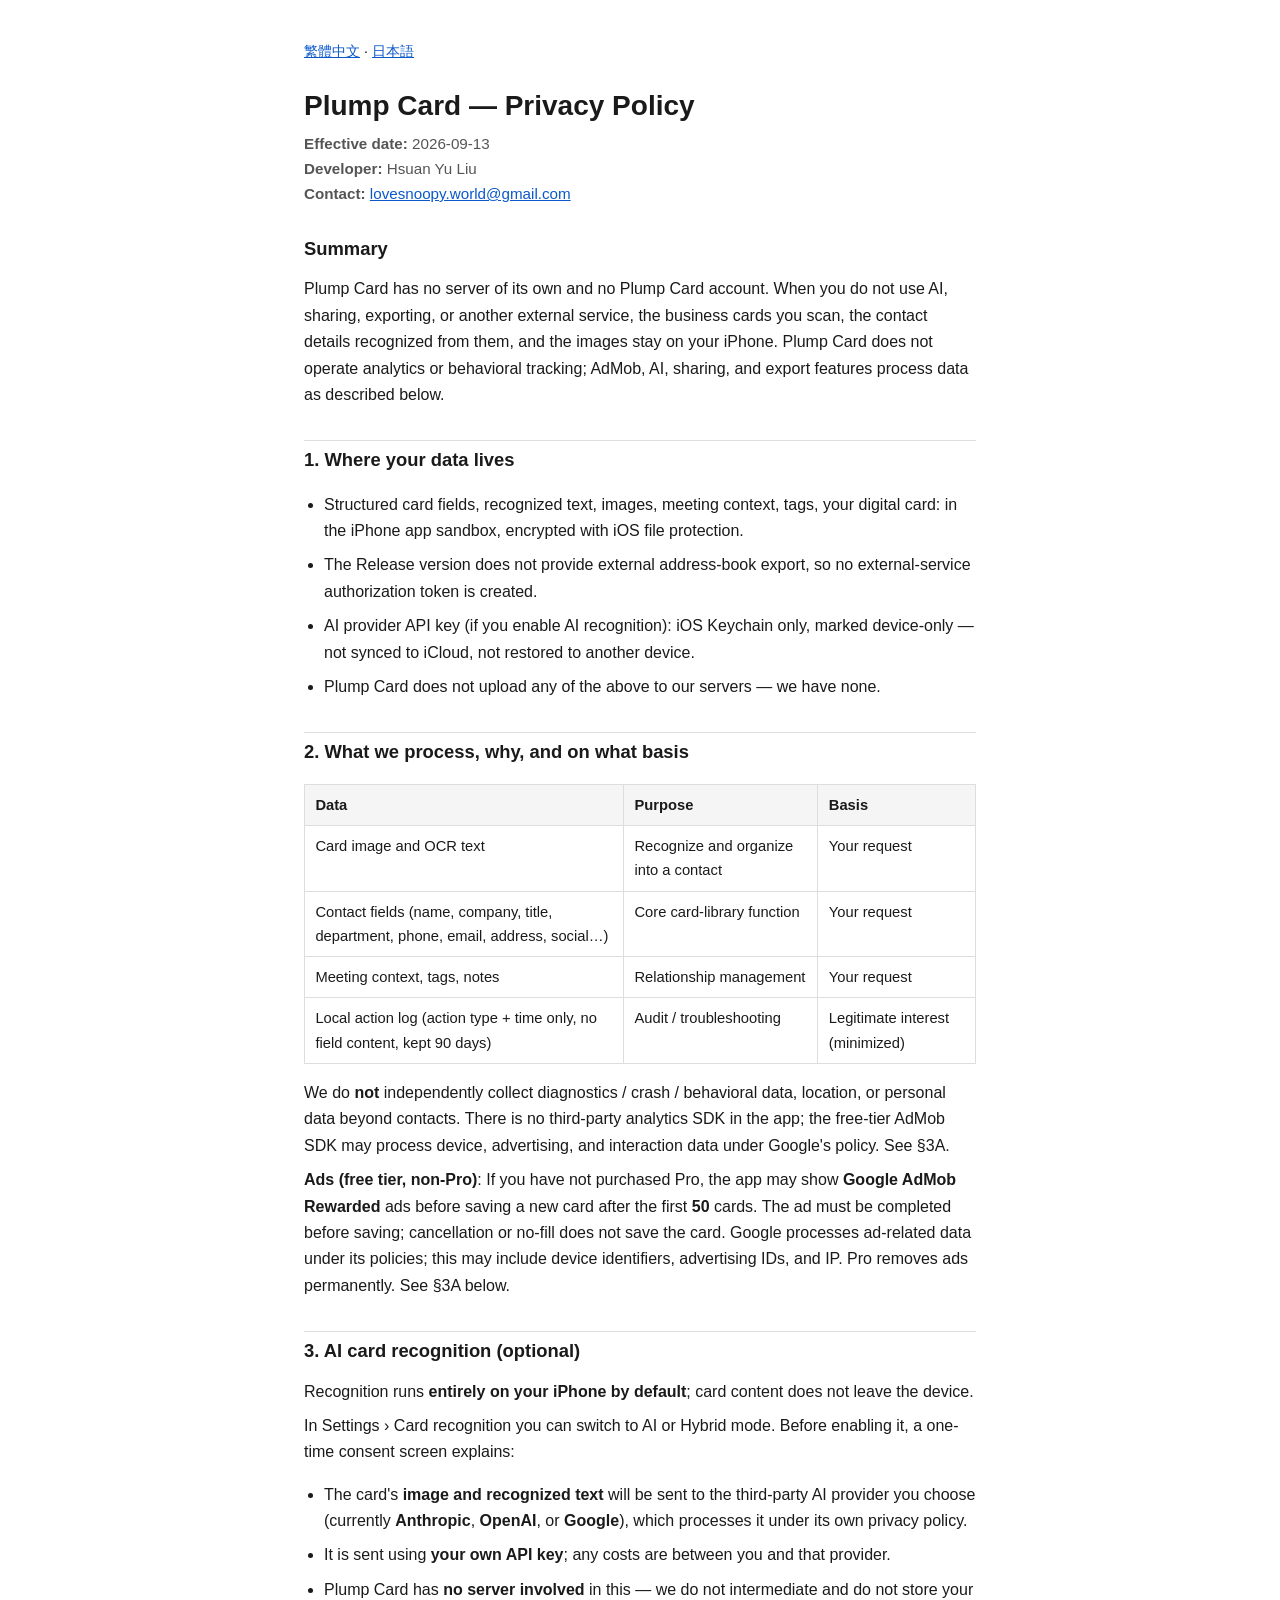
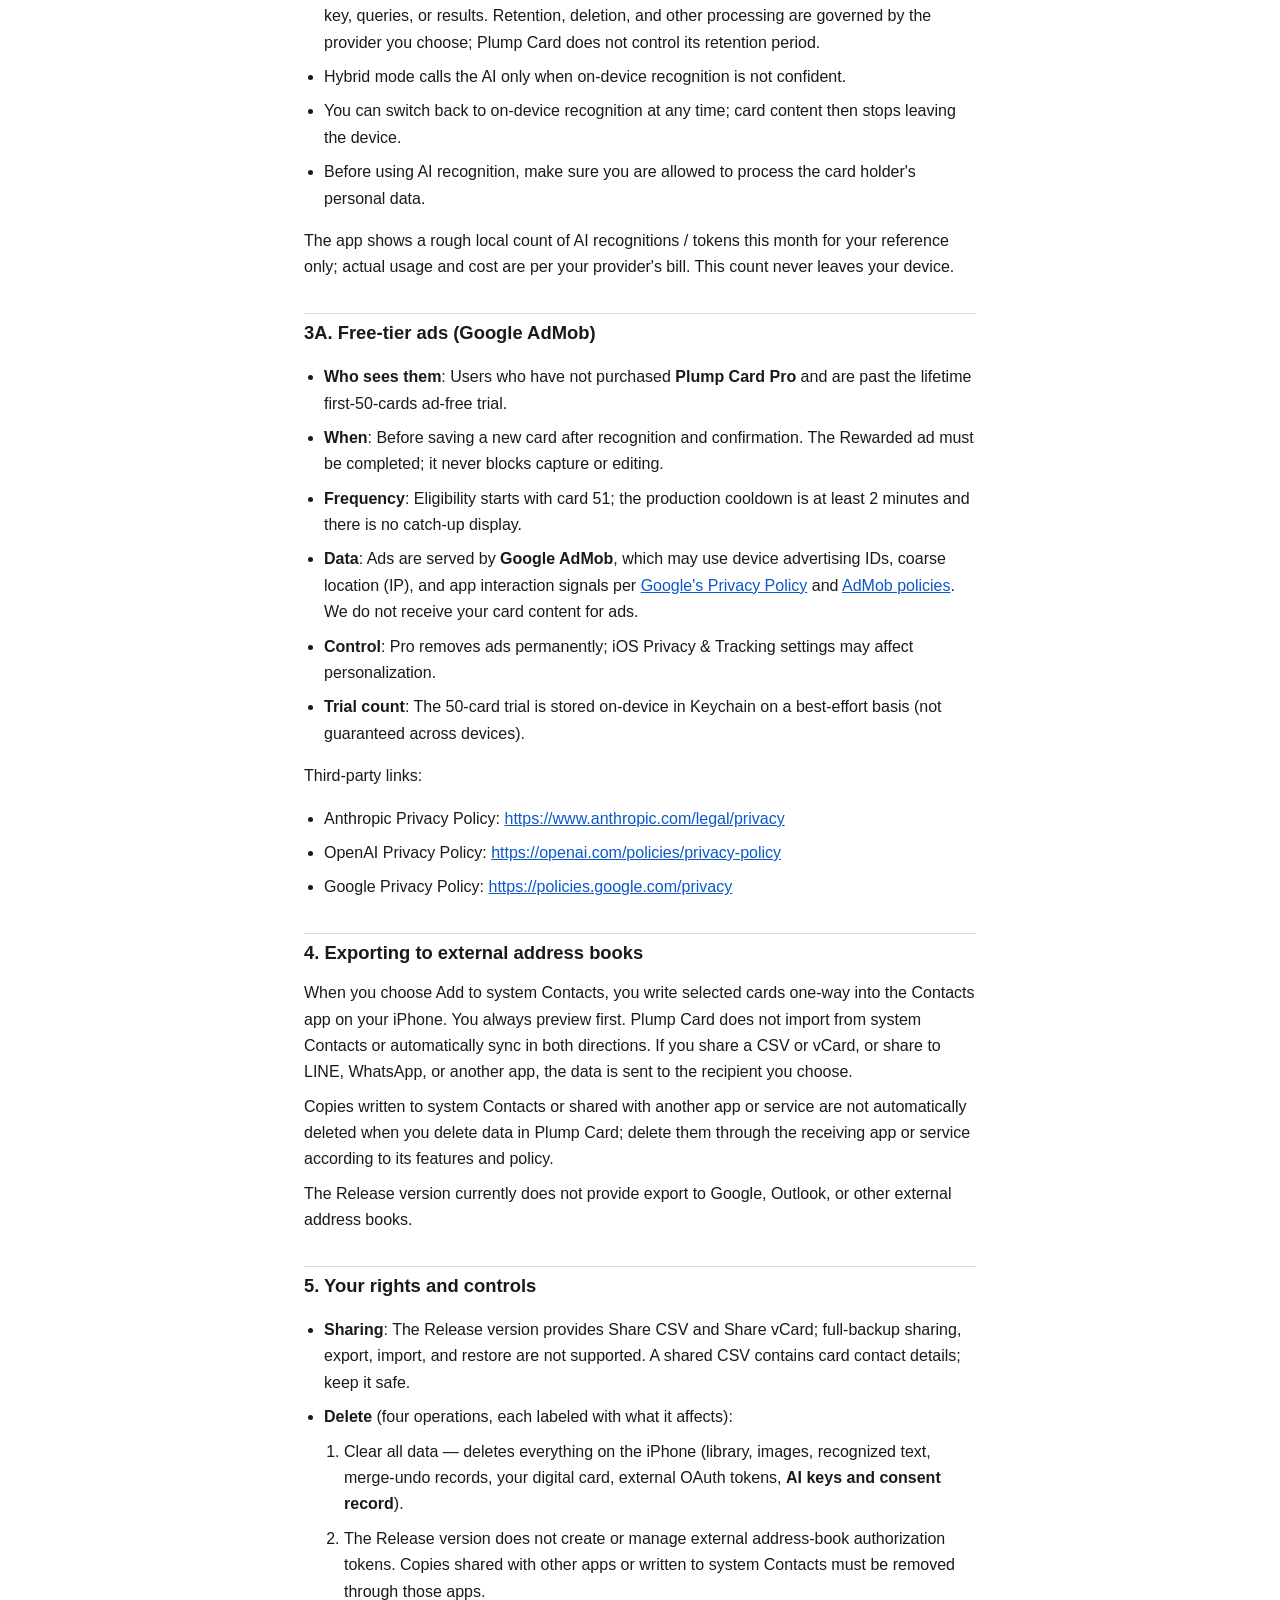
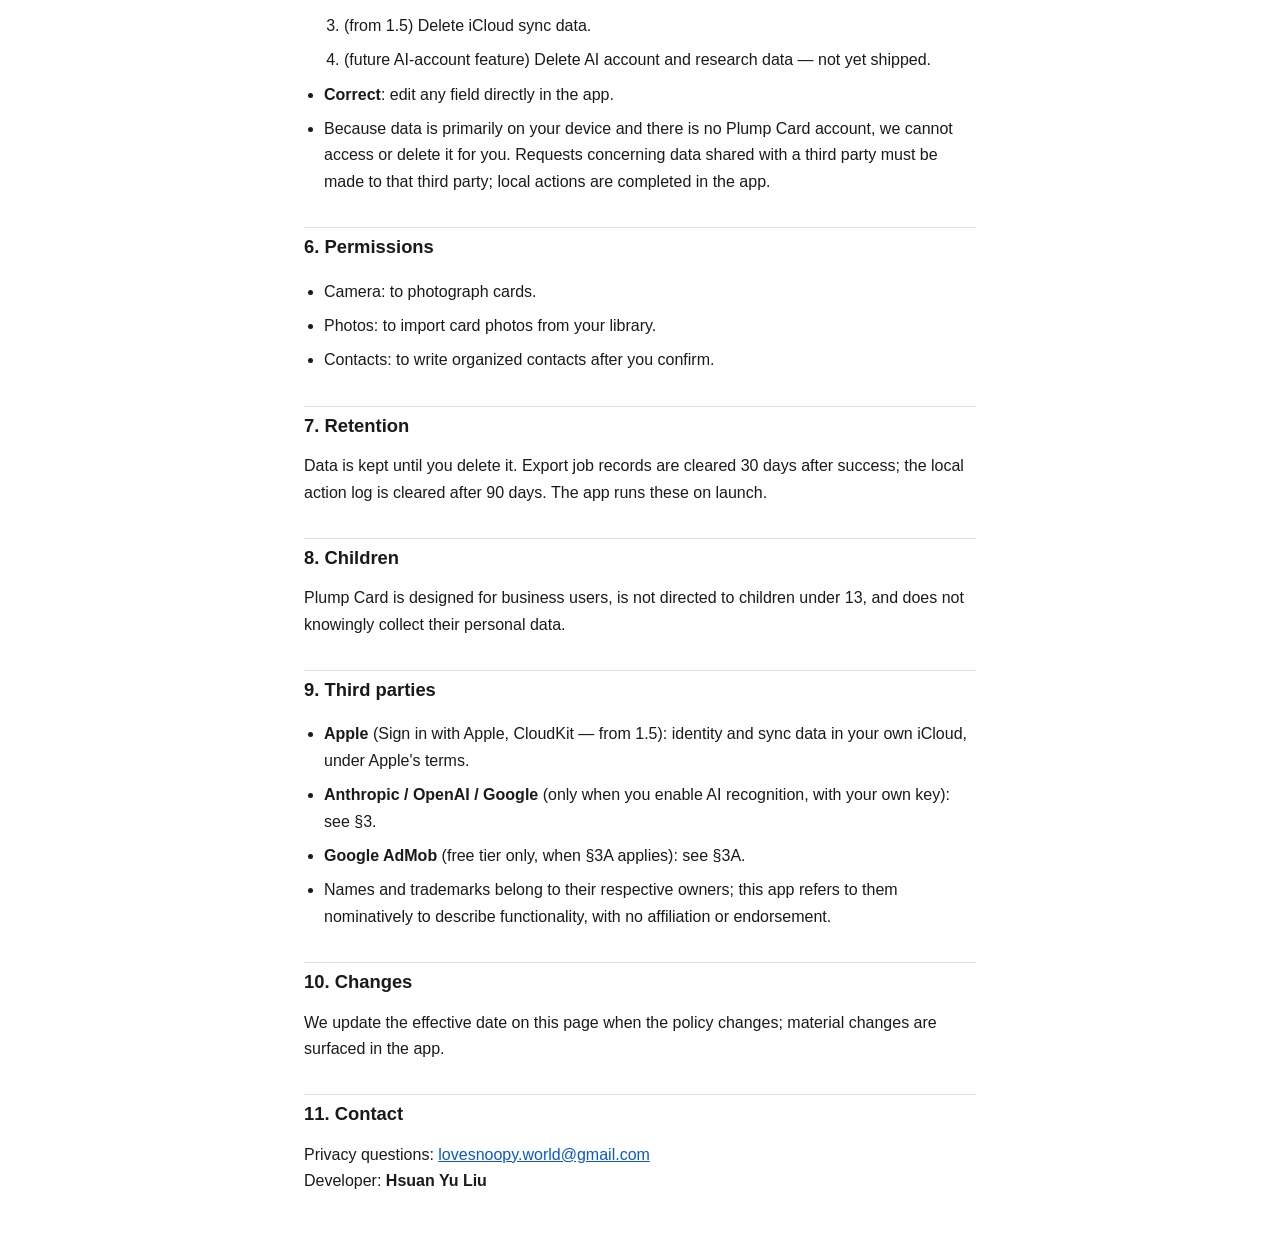
==== index_en.html @ 33c47318 "Add files via upload" ====
<!DOCTYPE html>
<html lang="en">
<head>
  <meta charset="utf-8">
  <meta name="viewport" content="width=device-width, initial-scale=1">
  <title>Plump Card — Privacy Policy</title>
  <link rel="stylesheet" href="styles.css">
  <link rel="alternate" hreflang="en" href="en.html">
  <link rel="alternate" hreflang="ja" href="index_jp.html">
  <link rel="alternate" hreflang="zh-Hant" href="index.html">
</head>
<body>
  <main>
    <p class="lang-nav"><a href="index.html">繁體中文</a> · <a href="index_jp.html">日本語</a></p>

    <h1>Plump Card — Privacy Policy</h1>
    <p class="meta"><strong>Effective date:</strong> 2026-09-13<br>
    <strong>Developer:</strong> Hsuan Yu Liu<br>
    <strong>Contact:</strong> <a href="mailto:lovesnoopy.world@gmail.com">lovesnoopy.world@gmail.com</a></p>

    <h2>Summary</h2>
    <p>Plump Card has no server of its own and no Plump Card account. When you do not use AI, sharing, exporting, or another external service, the business cards you scan, the contact details recognized from them, and the images stay on your iPhone. Plump Card does not operate analytics or behavioral tracking; AdMob, AI, sharing, and export features process data as described below.</p>

    <h2>1. Where your data lives</h2>
    <ul>
      <li>Structured card fields, recognized text, images, meeting context, tags, your digital card: in the iPhone app sandbox, encrypted with iOS file protection.</li>
      <li>The Release version does not provide external address-book export, so no external-service authorization token is created.</li>
      <li>AI provider API key (if you enable AI recognition): iOS Keychain only, marked device-only — not synced to iCloud, not restored to another device.</li>
      <li>Plump Card does not upload any of the above to our servers — we have none.</li>
    </ul>

    <h2>2. What we process, why, and on what basis</h2>
    <table>
      <thead>
        <tr><th>Data</th><th>Purpose</th><th>Basis</th></tr>
      </thead>
      <tbody>
        <tr><td>Card image and OCR text</td><td>Recognize and organize into a contact</td><td>Your request</td></tr>
        <tr><td>Contact fields (name, company, title, department, phone, email, address, social…)</td><td>Core card-library function</td><td>Your request</td></tr>
        <tr><td>Meeting context, tags, notes</td><td>Relationship management</td><td>Your request</td></tr>
        <tr><td>Local action log (action type + time only, no field content, kept 90 days)</td><td>Audit / troubleshooting</td><td>Legitimate interest (minimized)</td></tr>
      </tbody>
    </table>
    <p>We do <strong>not</strong> independently collect diagnostics / crash / behavioral data, location, or personal data beyond contacts. There is no third-party analytics SDK in the app; the free-tier AdMob SDK may process device, advertising, and interaction data under Google's policy. See §3A.</p>
    <p><strong>Ads (free tier, non-Pro)</strong>: If you have not purchased Pro, the app may show <strong>Google AdMob Rewarded</strong> ads before saving a new card after the first <strong>50</strong> cards. The ad must be completed before saving; cancellation or no-fill does not save the card. Google processes ad-related data under its policies; this may include device identifiers, advertising IDs, and IP. Pro removes ads permanently. See §3A below.</p>

    <h2>3. AI card recognition (optional)</h2>
    <p>Recognition runs <strong>entirely on your iPhone by default</strong>; card content does not leave the device.</p>
    <p>In Settings › Card recognition you can switch to AI or Hybrid mode. Before enabling it, a one-time consent screen explains:</p>
    <ul>
      <li>The card's <strong>image and recognized text</strong> will be sent to the third-party AI provider you choose (currently <strong>Anthropic</strong>, <strong>OpenAI</strong>, or <strong>Google</strong>), which processes it under its own privacy policy.</li>
      <li>It is sent using <strong>your own API key</strong>; any costs are between you and that provider.</li>
      <li>Plump Card has <strong>no server involved</strong> in this — we do not intermediate and do not store your key, queries, or results. Retention, deletion, and other processing are governed by the provider you choose; Plump Card does not control its retention period.</li>
      <li>Hybrid mode calls the AI only when on-device recognition is not confident.</li>
      <li>You can switch back to on-device recognition at any time; card content then stops leaving the device.</li>
      <li>Before using AI recognition, make sure you are allowed to process the card holder's personal data.</li>
    </ul>
    <p>The app shows a rough local count of AI recognitions / tokens this month for your reference only; actual usage and cost are per your provider's bill. This count never leaves your device.</p>

    <h2>3A. Free-tier ads (Google AdMob)</h2>
    <ul>
      <li><strong>Who sees them</strong>: Users who have not purchased <strong>Plump Card Pro</strong> and are past the lifetime first-50-cards ad-free trial.</li>
      <li><strong>When</strong>: Before saving a new card after recognition and confirmation. The Rewarded ad must be completed; it never blocks capture or editing.</li>
      <li><strong>Frequency</strong>: Eligibility starts with card 51; the production cooldown is at least 2 minutes and there is no catch-up display.</li>
      <li><strong>Data</strong>: Ads are served by <strong>Google AdMob</strong>, which may use device advertising IDs, coarse location (IP), and app interaction signals per <a href="https://policies.google.com/privacy">Google's Privacy Policy</a> and <a href="https://support.google.com/admob/answer/6128543">AdMob policies</a>. We do not receive your card content for ads.</li>
      <li><strong>Control</strong>: Pro removes ads permanently; iOS Privacy &amp; Tracking settings may affect personalization.</li>
      <li><strong>Trial count</strong>: The 50-card trial is stored on-device in Keychain on a best-effort basis (not guaranteed across devices).</li>
    </ul>
    <p>Third-party links:</p>
    <ul>
      <li>Anthropic Privacy Policy: <a href="https://www.anthropic.com/legal/privacy">https://www.anthropic.com/legal/privacy</a></li>
      <li>OpenAI Privacy Policy: <a href="https://openai.com/policies/privacy-policy">https://openai.com/policies/privacy-policy</a></li>
      <li>Google Privacy Policy: <a href="https://policies.google.com/privacy">https://policies.google.com/privacy</a></li>
    </ul>

    <h2>4. Exporting to external address books</h2>
    <p>When you choose Add to system Contacts, you write selected cards one-way into the Contacts app on your iPhone. You always preview first. Plump Card does not import from system Contacts or automatically sync in both directions. If you share a CSV or vCard, or share to LINE, WhatsApp, or another app, the data is sent to the recipient you choose.</p>
    <p>Copies written to system Contacts or shared with another app or service are not automatically deleted when you delete data in Plump Card; delete them through the receiving app or service according to its features and policy.</p>
    <p>The Release version currently does not provide export to Google, Outlook, or other external address books.</p>

    <h2>5. Your rights and controls</h2>
    <ul>
      <li><strong>Sharing</strong>: The Release version provides Share CSV and Share vCard; full-backup sharing, export, import, and restore are not supported. A shared CSV contains card contact details; keep it safe.</li>
      <li><strong>Delete</strong> (four operations, each labeled with what it affects):
        <ol>
          <li>Clear all data — deletes everything on the iPhone (library, images, recognized text, merge-undo records, your digital card, external OAuth tokens, <strong>AI keys and consent record</strong>).</li>
          <li>The Release version does not create or manage external address-book authorization tokens. Copies shared with other apps or written to system Contacts must be removed through those apps.</li>
          <li>(from 1.5) Delete iCloud sync data.</li>
          <li>(future AI-account feature) Delete AI account and research data — not yet shipped.</li>
        </ol>
      </li>
      <li><strong>Correct</strong>: edit any field directly in the app.</li>
      <li>Because data is primarily on your device and there is no Plump Card account, we cannot access or delete it for you. Requests concerning data shared with a third party must be made to that third party; local actions are completed in the app.</li>
    </ul>

    <h2>6. Permissions</h2>
    <ul>
      <li>Camera: to photograph cards.</li>
      <li>Photos: to import card photos from your library.</li>
      <li>Contacts: to write organized contacts after you confirm.</li>
    </ul>

    <h2>7. Retention</h2>
    <p>Data is kept until you delete it. Export job records are cleared 30 days after success; the local action log is cleared after 90 days. The app runs these on launch.</p>

    <h2>8. Children</h2>
    <p>Plump Card is designed for business users, is not directed to children under 13, and does not knowingly collect their personal data.</p>

    <h2>9. Third parties</h2>
    <ul>
      <li><strong>Apple</strong> (Sign in with Apple, CloudKit — from 1.5): identity and sync data in your own iCloud, under Apple's terms.</li>
      <li><strong>Anthropic / OpenAI / Google</strong> (only when you enable AI recognition, with your own key): see §3.</li>
      <li><strong>Google AdMob</strong> (free tier only, when §3A applies): see §3A.</li>
      <li>Names and trademarks belong to their respective owners; this app refers to them nominatively to describe functionality, with no affiliation or endorsement.</li>
    </ul>

    <h2>10. Changes</h2>
    <p>We update the effective date on this page when the policy changes; material changes are surfaced in the app.</p>

    <h2>11. Contact</h2>
    <p>Privacy questions: <a href="mailto:lovesnoopy.world@gmail.com">lovesnoopy.world@gmail.com</a><br>
    Developer: <strong>Hsuan Yu Liu</strong></p>
  </main>
</body>
</html>
---- styles.css ----
:root {
  color-scheme: light dark;
  --text: #1a1a1a;
  --muted: #555;
  --border: #ddd;
  --bg: #fff;
  --link: #0a58ca;
}

@media (prefers-color-scheme: dark) {
  :root {
    --text: #f2f2f2;
    --muted: #aaa;
    --border: #444;
    --bg: #111;
    --link: #6eb6ff;
  }
}

* { box-sizing: border-box; }

body {
  font-family: -apple-system, BlinkMacSystemFont, "Segoe UI", Roboto, "Helvetica Neue", Arial, sans-serif;
  line-height: 1.65;
  color: var(--text);
  background: var(--bg);
  margin: 0;
  padding: 2rem 1rem 3rem;
}

main {
  max-width: 42rem;
  margin: 0 auto;
}

h1 {
  font-size: 1.75rem;
  line-height: 1.25;
  margin: 0 0 0.5rem;
}

h2 {
  font-size: 1.15rem;
  margin: 2rem 0 0.75rem;
  padding-top: 0.25rem;
  border-top: 1px solid var(--border);
}

h2:first-of-type { border-top: none; margin-top: 1.5rem; }

p, li { margin: 0.5rem 0; }

ul, ol { padding-left: 1.25rem; }

.meta {
  color: var(--muted);
  font-size: 0.95rem;
  margin-bottom: 1.25rem;
}

.lang-nav {
  font-size: 0.9rem;
  margin-bottom: 1.5rem;
}

.lang-nav a { color: var(--link); }

table {
  width: 100%;
  border-collapse: collapse;
  font-size: 0.92rem;
  margin: 1rem 0;
}

th, td {
  border: 1px solid var(--border);
  padding: 0.5rem 0.65rem;
  text-align: left;
  vertical-align: top;
}

th { background: rgba(127, 127, 127, 0.08); }

a { color: var(--link); }

strong { font-weight: 600; }
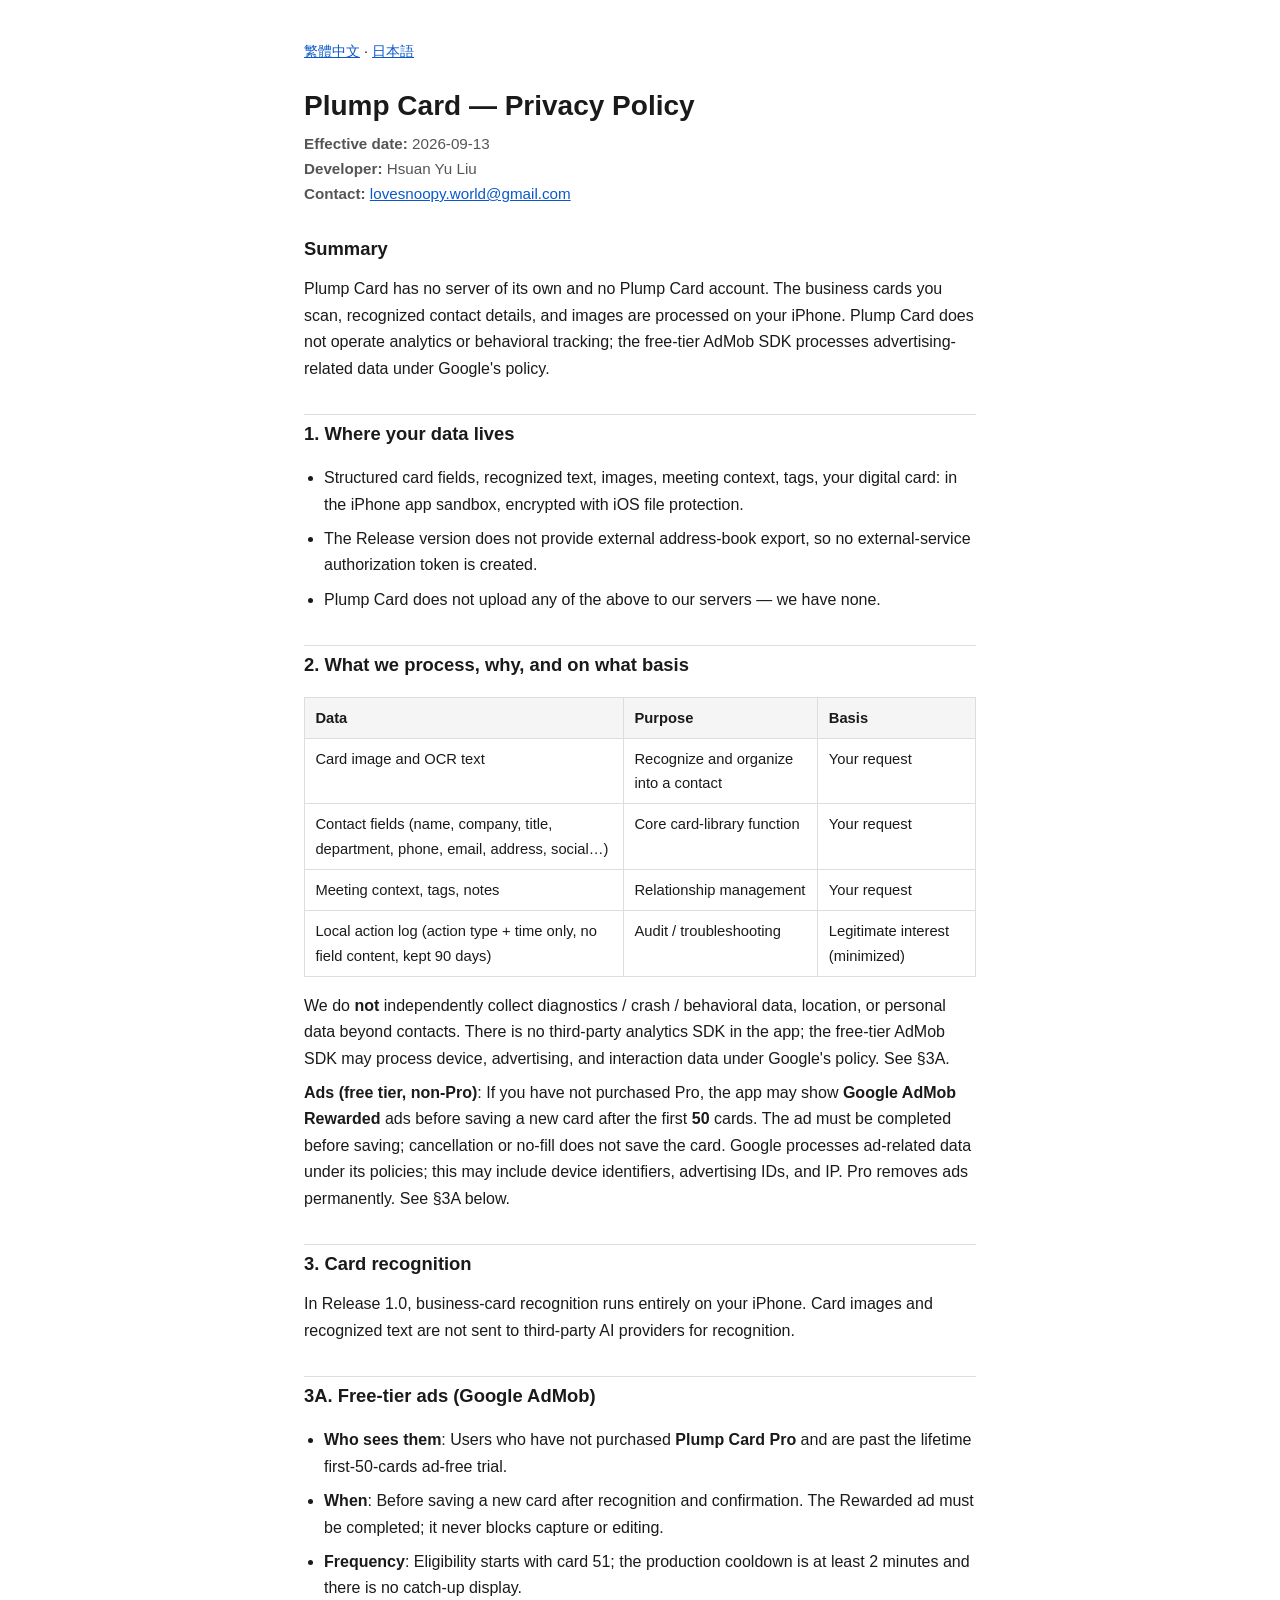
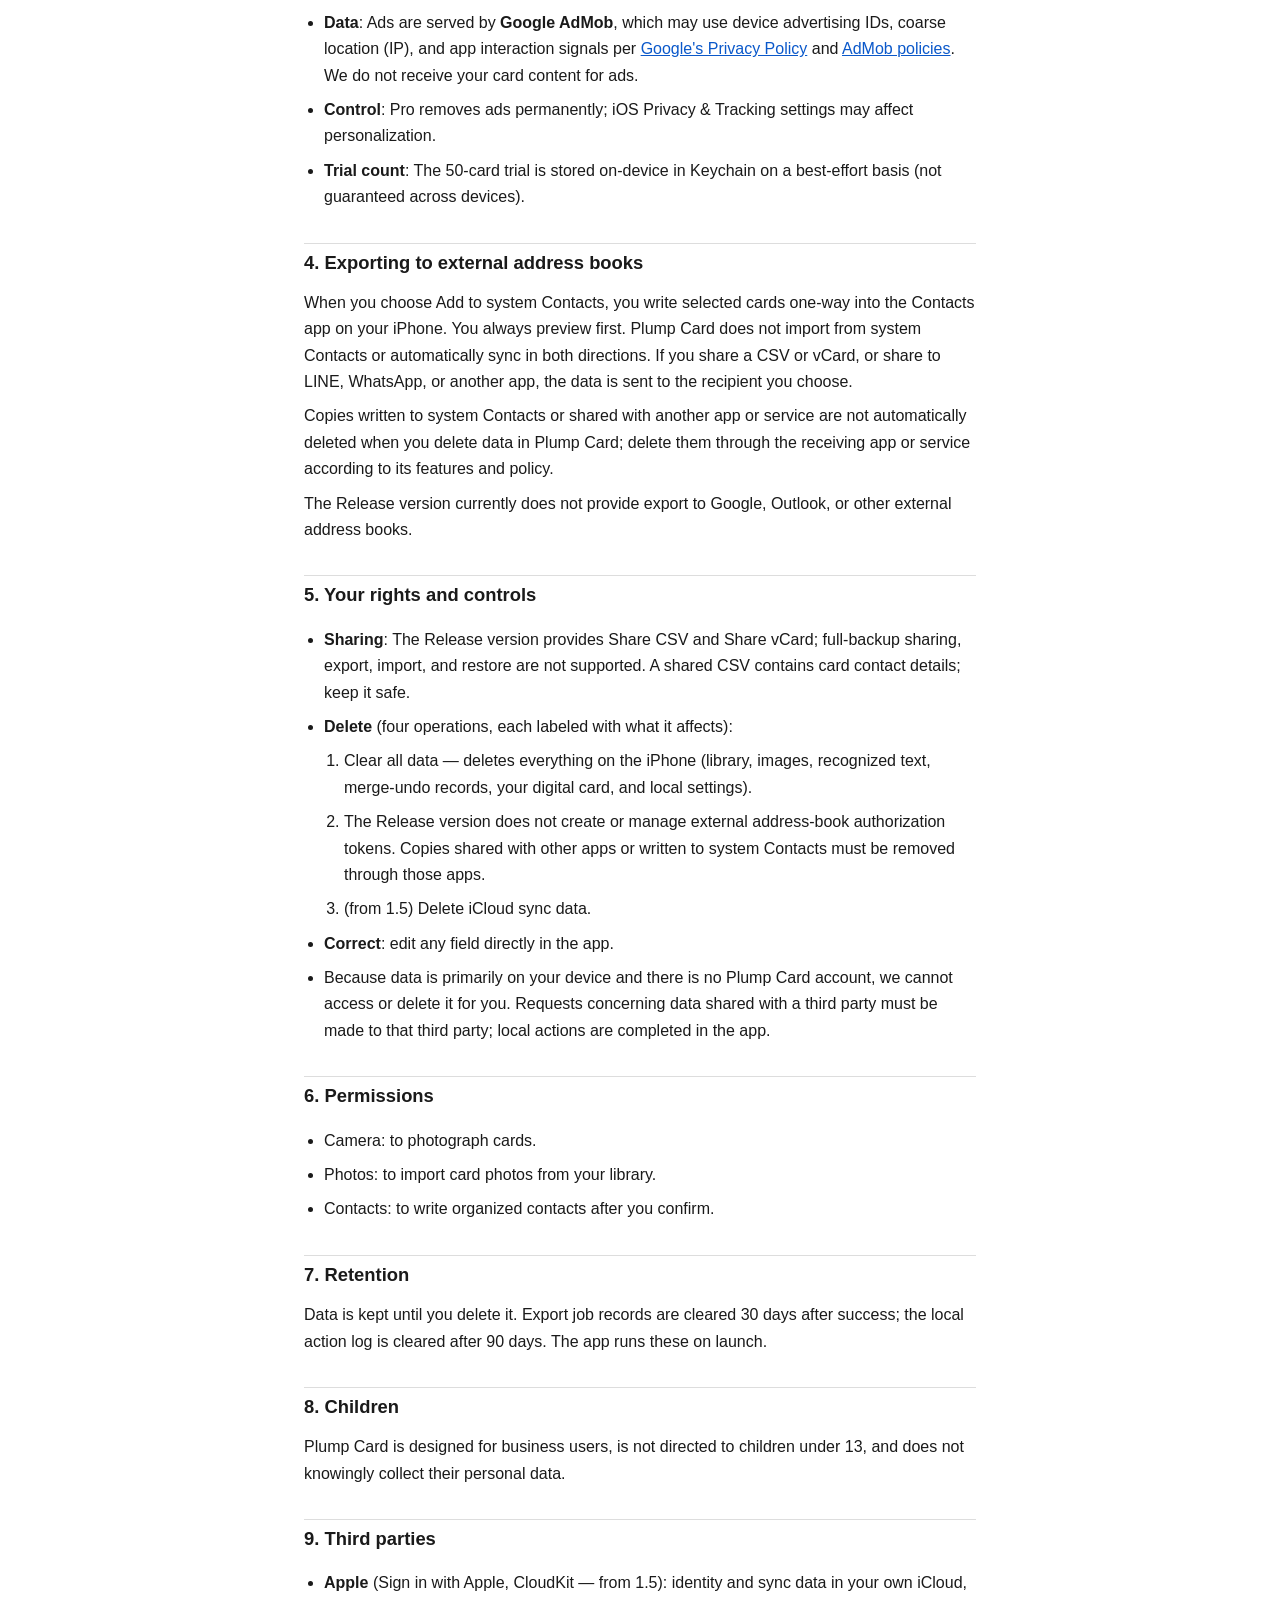
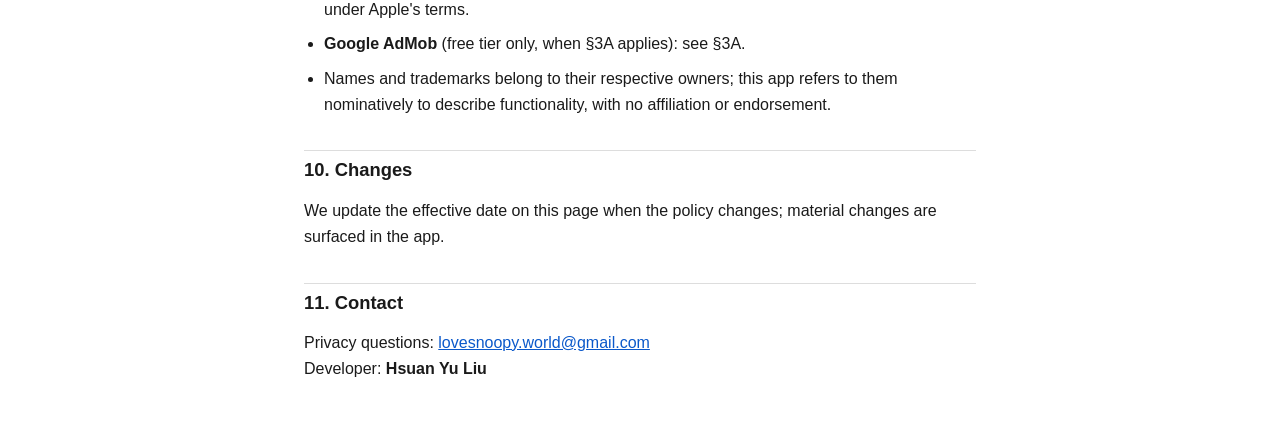
==== commit 638e88c4: "Add files via upload" ====
--- a/index_en.html
+++ b/index_en.html
@@ -5,7 +5,7 @@
   <meta name="viewport" content="width=device-width, initial-scale=1">
   <title>Plump Card — Privacy Policy</title>
   <link rel="stylesheet" href="styles.css">
-  <link rel="alternate" hreflang="en" href="en.html">
+  <link rel="alternate" hreflang="en" href="index_en.html">
   <link rel="alternate" hreflang="ja" href="index_jp.html">
   <link rel="alternate" hreflang="zh-Hant" href="index.html">
 </head>
@@ -19,13 +19,12 @@
     <strong>Contact:</strong> <a href="mailto:lovesnoopy.world@gmail.com">lovesnoopy.world@gmail.com</a></p>
 
     <h2>Summary</h2>
-    <p>Plump Card has no server of its own and no Plump Card account. When you do not use AI, sharing, exporting, or another external service, the business cards you scan, the contact details recognized from them, and the images stay on your iPhone. Plump Card does not operate analytics or behavioral tracking; AdMob, AI, sharing, and export features process data as described below.</p>
+    <p>Plump Card has no server of its own and no Plump Card account. The business cards you scan, recognized contact details, and images are processed on your iPhone. Plump Card does not operate analytics or behavioral tracking; the free-tier AdMob SDK processes advertising-related data under Google's policy.</p>
 
     <h2>1. Where your data lives</h2>
     <ul>
       <li>Structured card fields, recognized text, images, meeting context, tags, your digital card: in the iPhone app sandbox, encrypted with iOS file protection.</li>
       <li>The Release version does not provide external address-book export, so no external-service authorization token is created.</li>
-      <li>AI provider API key (if you enable AI recognition): iOS Keychain only, marked device-only — not synced to iCloud, not restored to another device.</li>
       <li>Plump Card does not upload any of the above to our servers — we have none.</li>
     </ul>
 
@@ -44,18 +43,8 @@
     <p>We do <strong>not</strong> independently collect diagnostics / crash / behavioral data, location, or personal data beyond contacts. There is no third-party analytics SDK in the app; the free-tier AdMob SDK may process device, advertising, and interaction data under Google's policy. See §3A.</p>
     <p><strong>Ads (free tier, non-Pro)</strong>: If you have not purchased Pro, the app may show <strong>Google AdMob Rewarded</strong> ads before saving a new card after the first <strong>50</strong> cards. The ad must be completed before saving; cancellation or no-fill does not save the card. Google processes ad-related data under its policies; this may include device identifiers, advertising IDs, and IP. Pro removes ads permanently. See §3A below.</p>
 
-    <h2>3. AI card recognition (optional)</h2>
-    <p>Recognition runs <strong>entirely on your iPhone by default</strong>; card content does not leave the device.</p>
-    <p>In Settings › Card recognition you can switch to AI or Hybrid mode. Before enabling it, a one-time consent screen explains:</p>
-    <ul>
-      <li>The card's <strong>image and recognized text</strong> will be sent to the third-party AI provider you choose (currently <strong>Anthropic</strong>, <strong>OpenAI</strong>, or <strong>Google</strong>), which processes it under its own privacy policy.</li>
-      <li>It is sent using <strong>your own API key</strong>; any costs are between you and that provider.</li>
-      <li>Plump Card has <strong>no server involved</strong> in this — we do not intermediate and do not store your key, queries, or results. Retention, deletion, and other processing are governed by the provider you choose; Plump Card does not control its retention period.</li>
-      <li>Hybrid mode calls the AI only when on-device recognition is not confident.</li>
-      <li>You can switch back to on-device recognition at any time; card content then stops leaving the device.</li>
-      <li>Before using AI recognition, make sure you are allowed to process the card holder's personal data.</li>
-    </ul>
-    <p>The app shows a rough local count of AI recognitions / tokens this month for your reference only; actual usage and cost are per your provider's bill. This count never leaves your device.</p>
+    <h2>3. Card recognition</h2>
+    <p>In Release 1.0, business-card recognition runs entirely on your iPhone. Card images and recognized text are not sent to third-party AI providers for recognition.</p>
 
     <h2>3A. Free-tier ads (Google AdMob)</h2>
     <ul>
@@ -65,12 +54,6 @@
       <li><strong>Data</strong>: Ads are served by <strong>Google AdMob</strong>, which may use device advertising IDs, coarse location (IP), and app interaction signals per <a href="https://policies.google.com/privacy">Google's Privacy Policy</a> and <a href="https://support.google.com/admob/answer/6128543">AdMob policies</a>. We do not receive your card content for ads.</li>
       <li><strong>Control</strong>: Pro removes ads permanently; iOS Privacy &amp; Tracking settings may affect personalization.</li>
       <li><strong>Trial count</strong>: The 50-card trial is stored on-device in Keychain on a best-effort basis (not guaranteed across devices).</li>
-    </ul>
-    <p>Third-party links:</p>
-    <ul>
-      <li>Anthropic Privacy Policy: <a href="https://www.anthropic.com/legal/privacy">https://www.anthropic.com/legal/privacy</a></li>
-      <li>OpenAI Privacy Policy: <a href="https://openai.com/policies/privacy-policy">https://openai.com/policies/privacy-policy</a></li>
-      <li>Google Privacy Policy: <a href="https://policies.google.com/privacy">https://policies.google.com/privacy</a></li>
     </ul>
 
     <h2>4. Exporting to external address books</h2>
@@ -83,10 +66,9 @@
       <li><strong>Sharing</strong>: The Release version provides Share CSV and Share vCard; full-backup sharing, export, import, and restore are not supported. A shared CSV contains card contact details; keep it safe.</li>
       <li><strong>Delete</strong> (four operations, each labeled with what it affects):
         <ol>
-          <li>Clear all data — deletes everything on the iPhone (library, images, recognized text, merge-undo records, your digital card, external OAuth tokens, <strong>AI keys and consent record</strong>).</li>
+          <li>Clear all data — deletes everything on the iPhone (library, images, recognized text, merge-undo records, your digital card, and local settings).</li>
           <li>The Release version does not create or manage external address-book authorization tokens. Copies shared with other apps or written to system Contacts must be removed through those apps.</li>
           <li>(from 1.5) Delete iCloud sync data.</li>
-          <li>(future AI-account feature) Delete AI account and research data — not yet shipped.</li>
         </ol>
       </li>
       <li><strong>Correct</strong>: edit any field directly in the app.</li>
@@ -109,7 +91,6 @@
     <h2>9. Third parties</h2>
     <ul>
       <li><strong>Apple</strong> (Sign in with Apple, CloudKit — from 1.5): identity and sync data in your own iCloud, under Apple's terms.</li>
-      <li><strong>Anthropic / OpenAI / Google</strong> (only when you enable AI recognition, with your own key): see §3.</li>
       <li><strong>Google AdMob</strong> (free tier only, when §3A applies): see §3A.</li>
       <li>Names and trademarks belong to their respective owners; this app refers to them nominatively to describe functionality, with no affiliation or endorsement.</li>
     </ul>
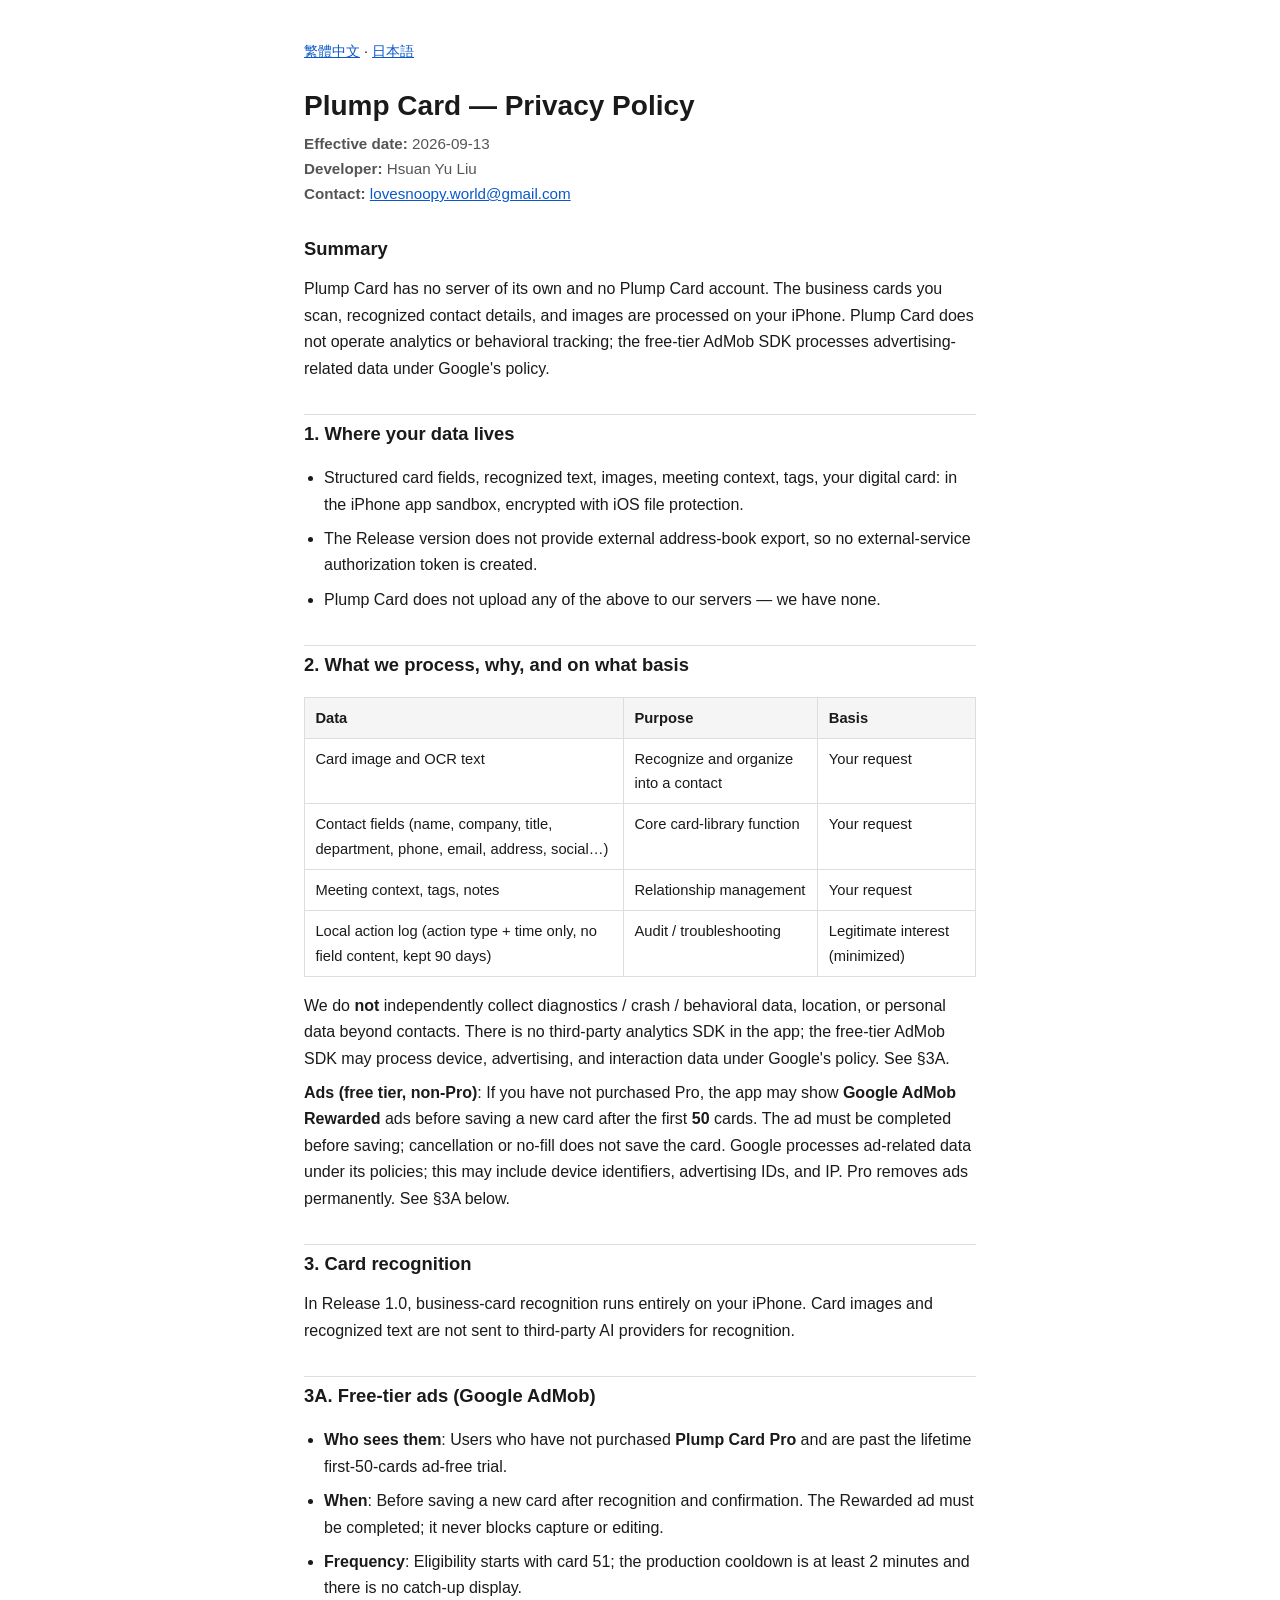
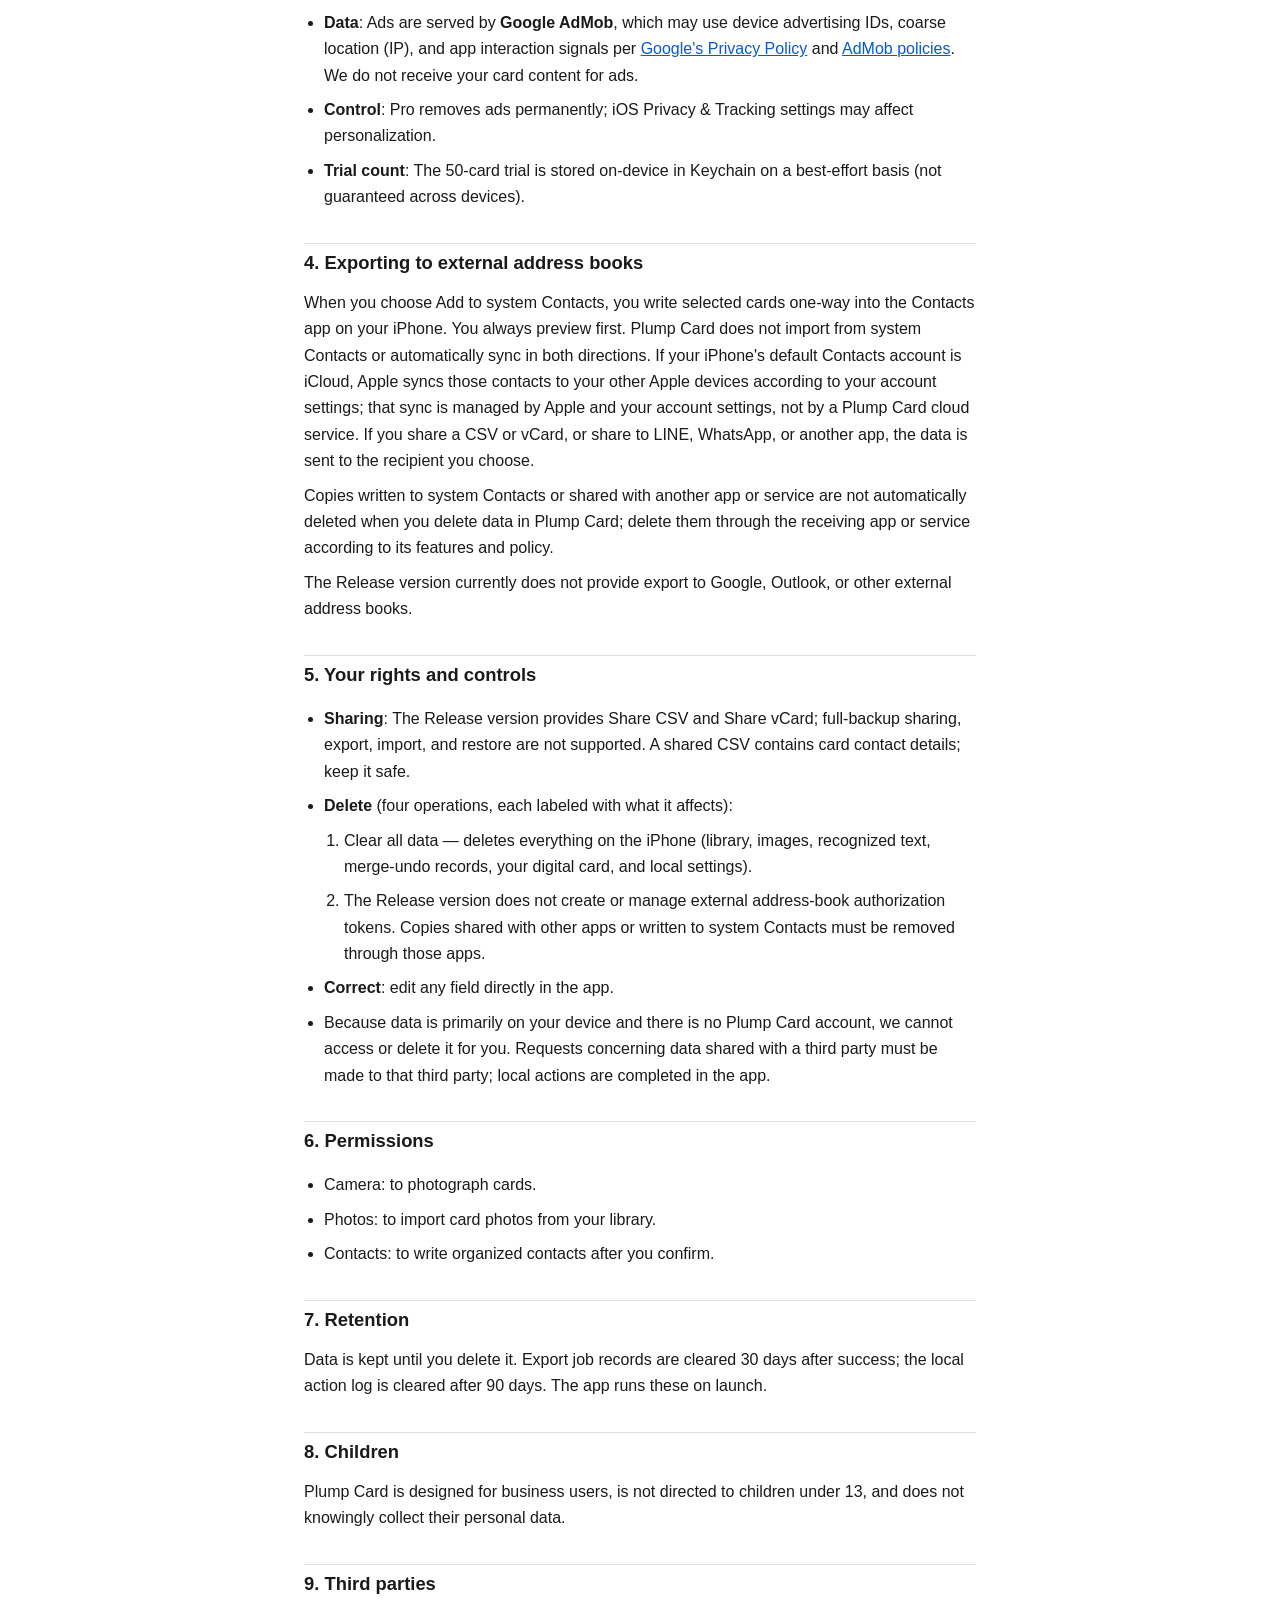
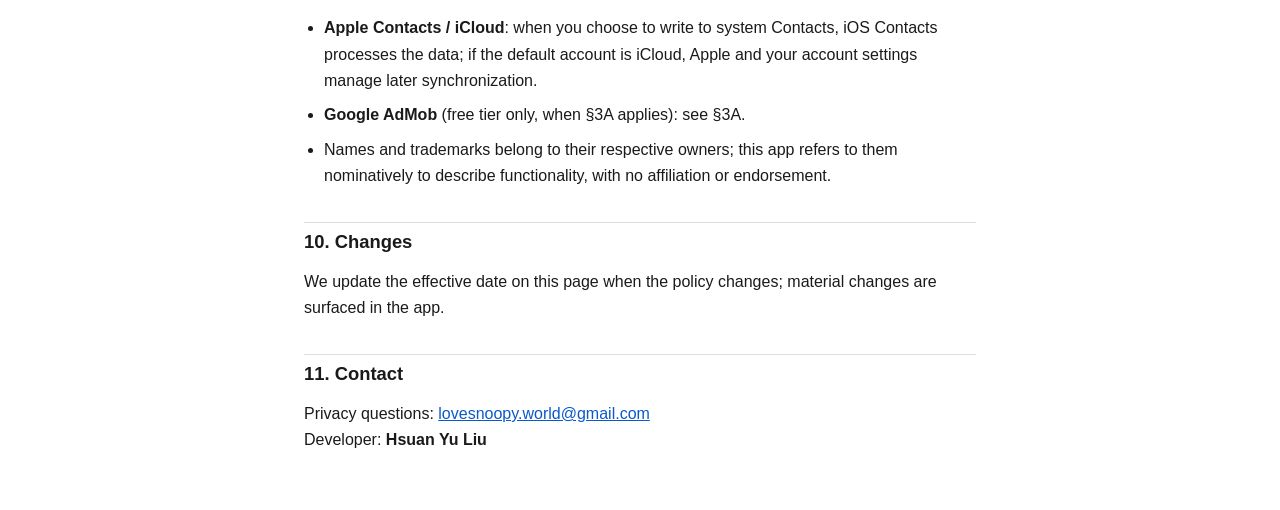
==== commit 0d6baefe: "Add files via upload" ====
--- a/index_en.html
+++ b/index_en.html
@@ -57,7 +57,7 @@
     </ul>
 
     <h2>4. Exporting to external address books</h2>
-    <p>When you choose Add to system Contacts, you write selected cards one-way into the Contacts app on your iPhone. You always preview first. Plump Card does not import from system Contacts or automatically sync in both directions. If you share a CSV or vCard, or share to LINE, WhatsApp, or another app, the data is sent to the recipient you choose.</p>
+    <p>When you choose Add to system Contacts, you write selected cards one-way into the Contacts app on your iPhone. You always preview first. Plump Card does not import from system Contacts or automatically sync in both directions. If your iPhone's default Contacts account is iCloud, Apple syncs those contacts to your other Apple devices according to your account settings; that sync is managed by Apple and your account settings, not by a Plump Card cloud service. If you share a CSV or vCard, or share to LINE, WhatsApp, or another app, the data is sent to the recipient you choose.</p>
     <p>Copies written to system Contacts or shared with another app or service are not automatically deleted when you delete data in Plump Card; delete them through the receiving app or service according to its features and policy.</p>
     <p>The Release version currently does not provide export to Google, Outlook, or other external address books.</p>
 
@@ -68,7 +68,6 @@
         <ol>
           <li>Clear all data — deletes everything on the iPhone (library, images, recognized text, merge-undo records, your digital card, and local settings).</li>
           <li>The Release version does not create or manage external address-book authorization tokens. Copies shared with other apps or written to system Contacts must be removed through those apps.</li>
-          <li>(from 1.5) Delete iCloud sync data.</li>
         </ol>
       </li>
       <li><strong>Correct</strong>: edit any field directly in the app.</li>
@@ -90,7 +89,7 @@
 
     <h2>9. Third parties</h2>
     <ul>
-      <li><strong>Apple</strong> (Sign in with Apple, CloudKit — from 1.5): identity and sync data in your own iCloud, under Apple's terms.</li>
+      <li><strong>Apple Contacts / iCloud</strong>: when you choose to write to system Contacts, iOS Contacts processes the data; if the default account is iCloud, Apple and your account settings manage later synchronization.</li>
       <li><strong>Google AdMob</strong> (free tier only, when §3A applies): see §3A.</li>
       <li>Names and trademarks belong to their respective owners; this app refers to them nominatively to describe functionality, with no affiliation or endorsement.</li>
     </ul>
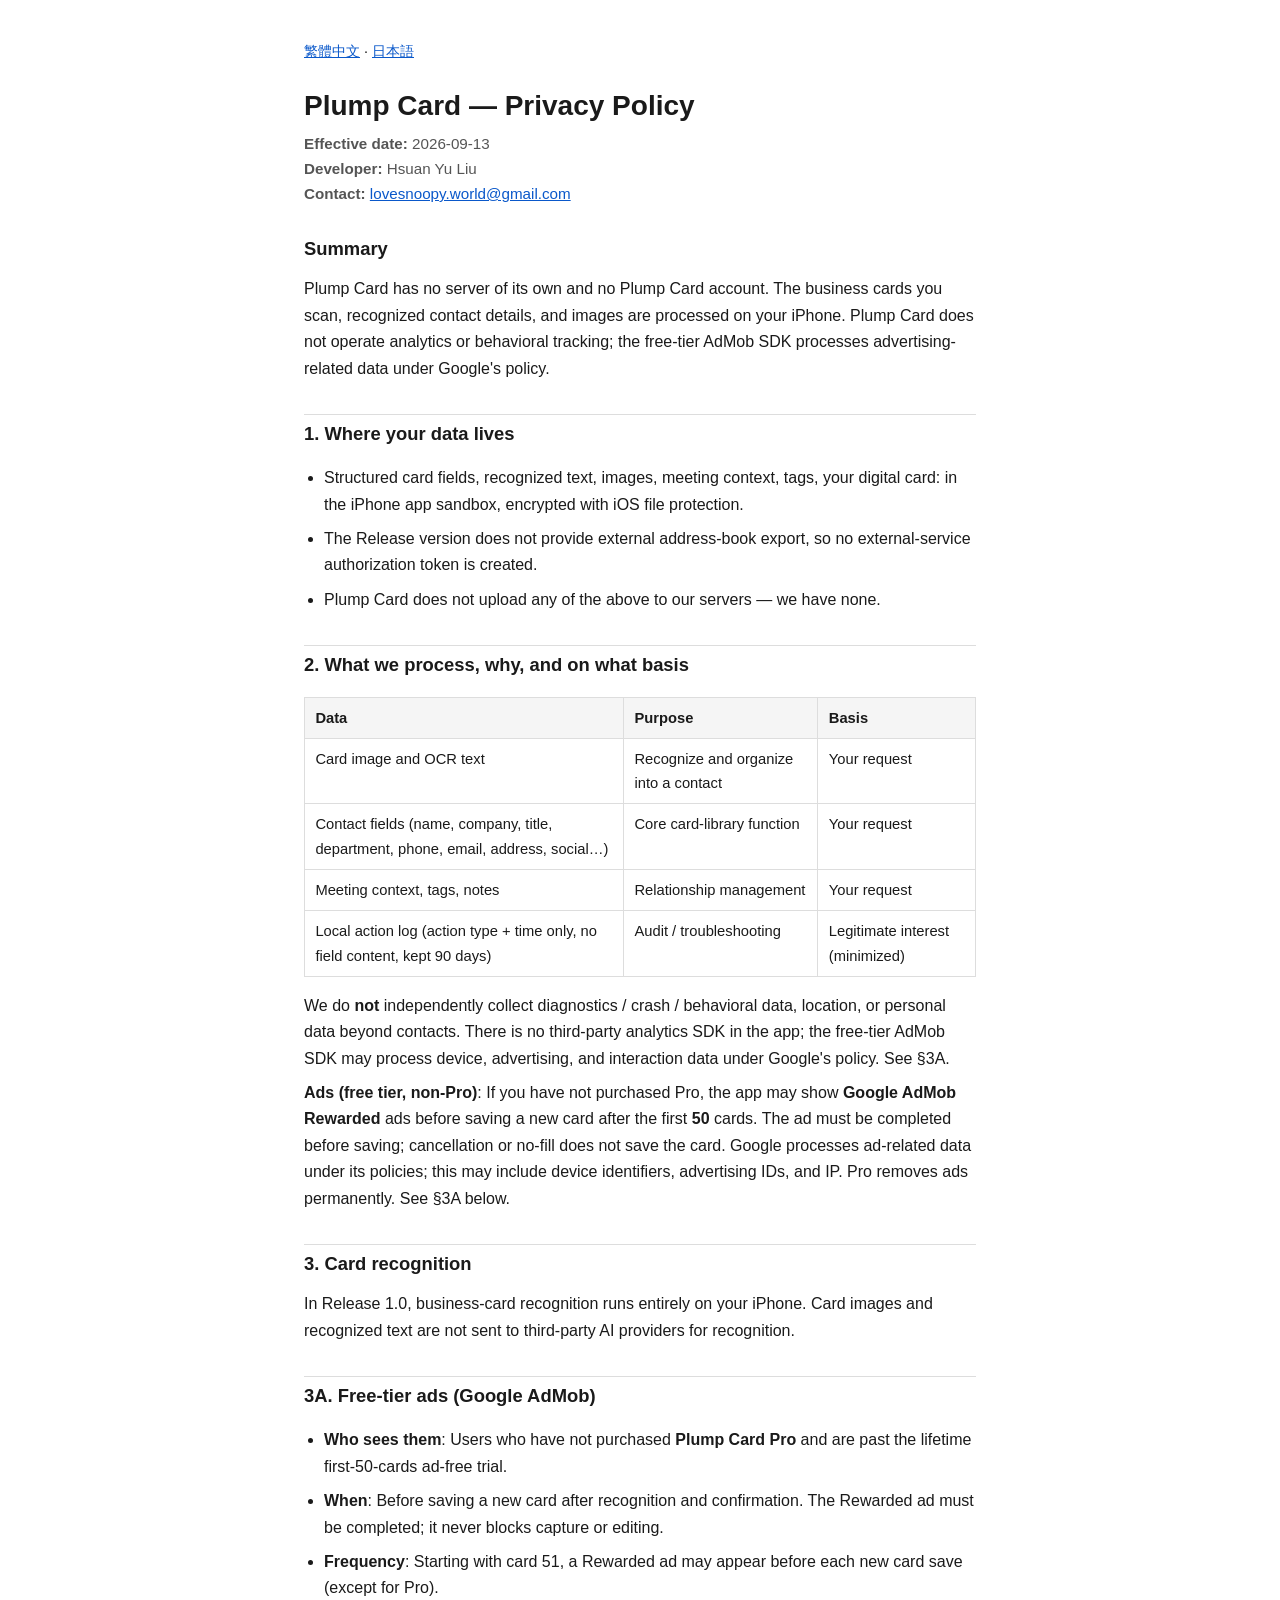
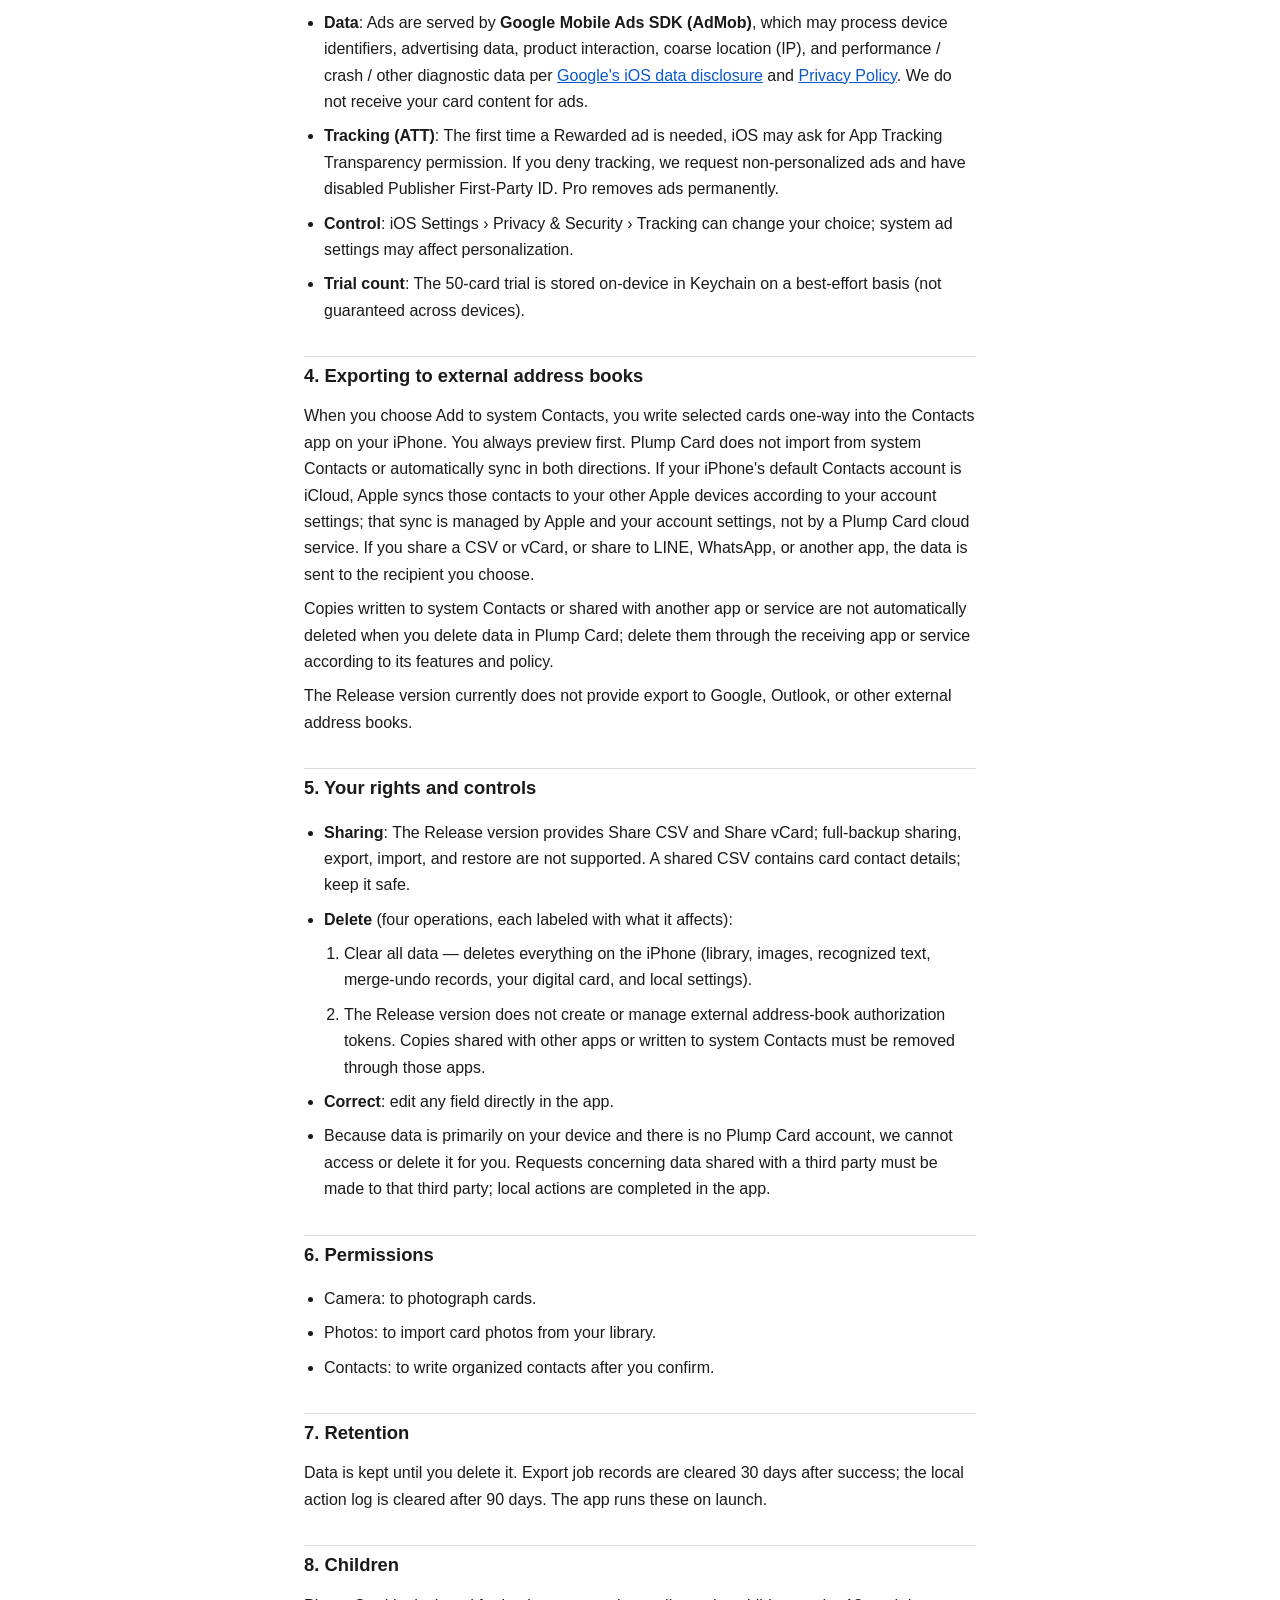
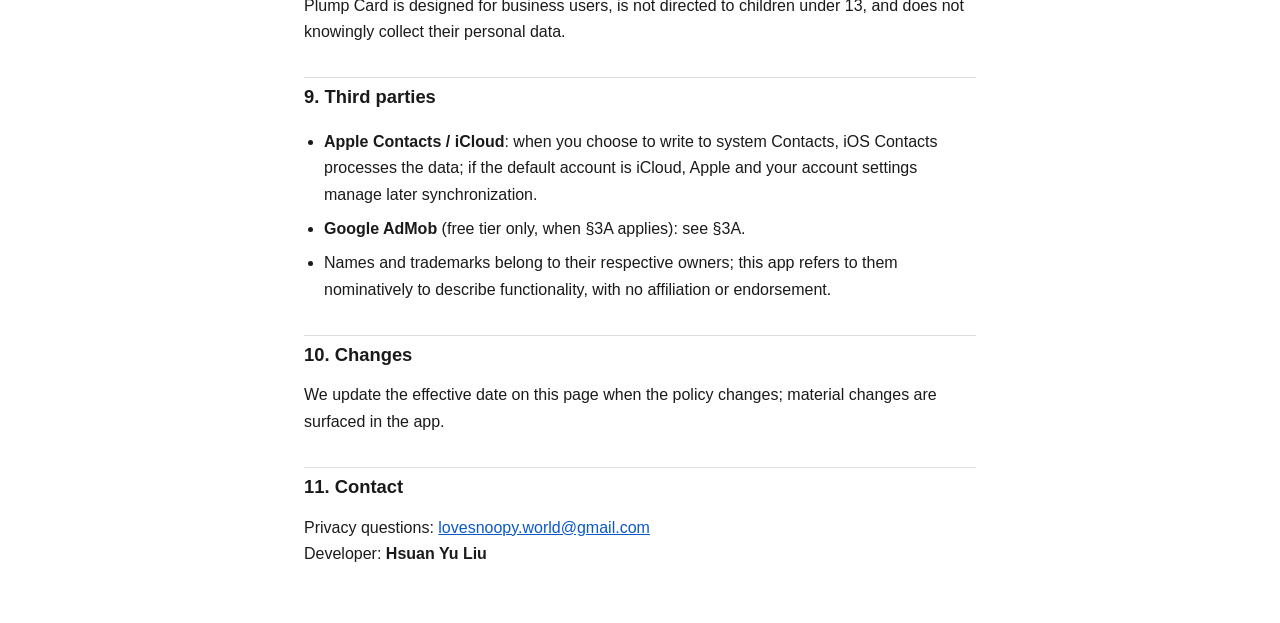
==== commit 299fa453: "Add files via upload" ====
--- a/index_en.html
+++ b/index_en.html
@@ -50,9 +50,10 @@
     <ul>
       <li><strong>Who sees them</strong>: Users who have not purchased <strong>Plump Card Pro</strong> and are past the lifetime first-50-cards ad-free trial.</li>
       <li><strong>When</strong>: Before saving a new card after recognition and confirmation. The Rewarded ad must be completed; it never blocks capture or editing.</li>
-      <li><strong>Frequency</strong>: Eligibility starts with card 51; the production cooldown is at least 2 minutes and there is no catch-up display.</li>
-      <li><strong>Data</strong>: Ads are served by <strong>Google AdMob</strong>, which may use device advertising IDs, coarse location (IP), and app interaction signals per <a href="https://policies.google.com/privacy">Google's Privacy Policy</a> and <a href="https://support.google.com/admob/answer/6128543">AdMob policies</a>. We do not receive your card content for ads.</li>
-      <li><strong>Control</strong>: Pro removes ads permanently; iOS Privacy &amp; Tracking settings may affect personalization.</li>
+      <li><strong>Frequency</strong>: Starting with card 51, a Rewarded ad may appear before each new card save (except for Pro).</li>
+      <li><strong>Data</strong>: Ads are served by <strong>Google Mobile Ads SDK (AdMob)</strong>, which may process device identifiers, advertising data, product interaction, coarse location (IP), and performance / crash / other diagnostic data per <a href="https://developers.google.com/ad-manager/mobile-ads-sdk/ios/privacy/data-disclosure">Google's iOS data disclosure</a> and <a href="https://policies.google.com/privacy">Privacy Policy</a>. We do not receive your card content for ads.</li>
+      <li><strong>Tracking (ATT)</strong>: The first time a Rewarded ad is needed, iOS may ask for App Tracking Transparency permission. If you deny tracking, we request non-personalized ads and have disabled Publisher First-Party ID. Pro removes ads permanently.</li>
+      <li><strong>Control</strong>: iOS Settings › Privacy &amp; Security › Tracking can change your choice; system ad settings may affect personalization.</li>
       <li><strong>Trial count</strong>: The 50-card trial is stored on-device in Keychain on a best-effort basis (not guaranteed across devices).</li>
     </ul>
 
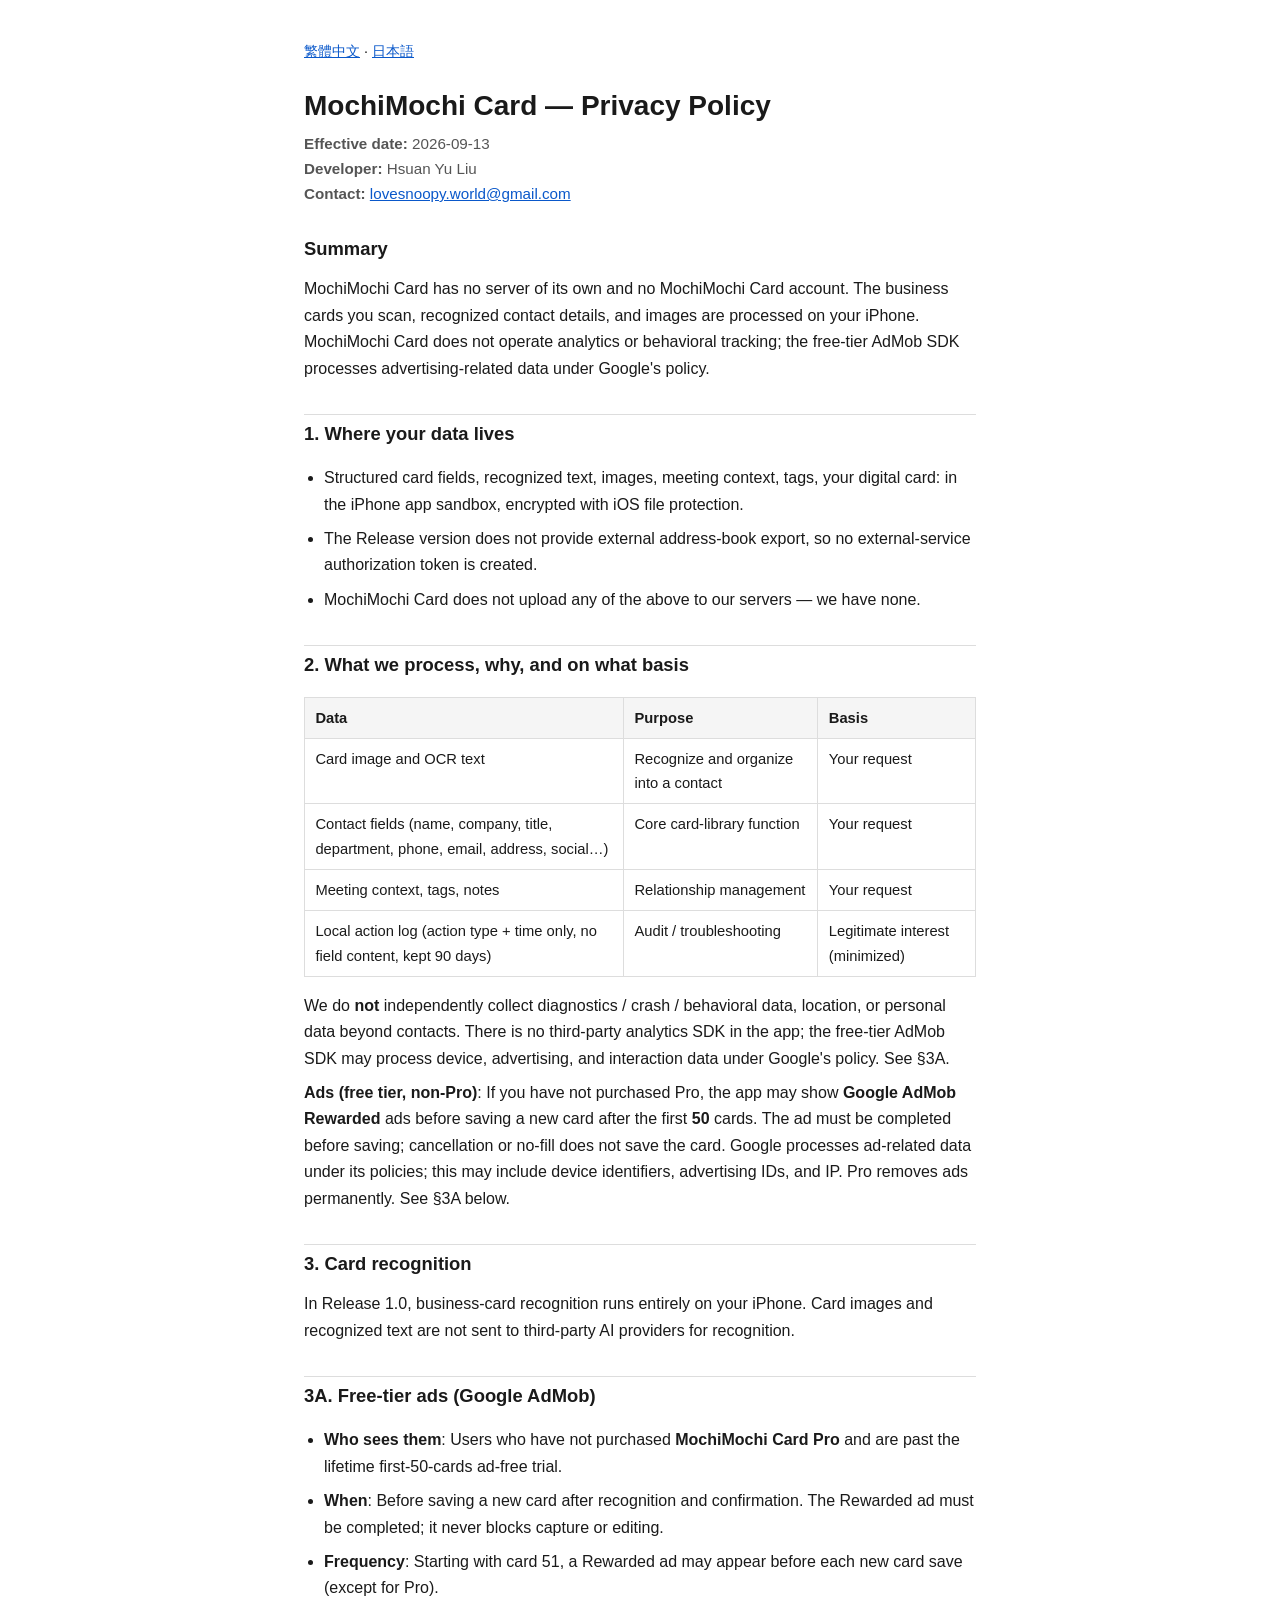
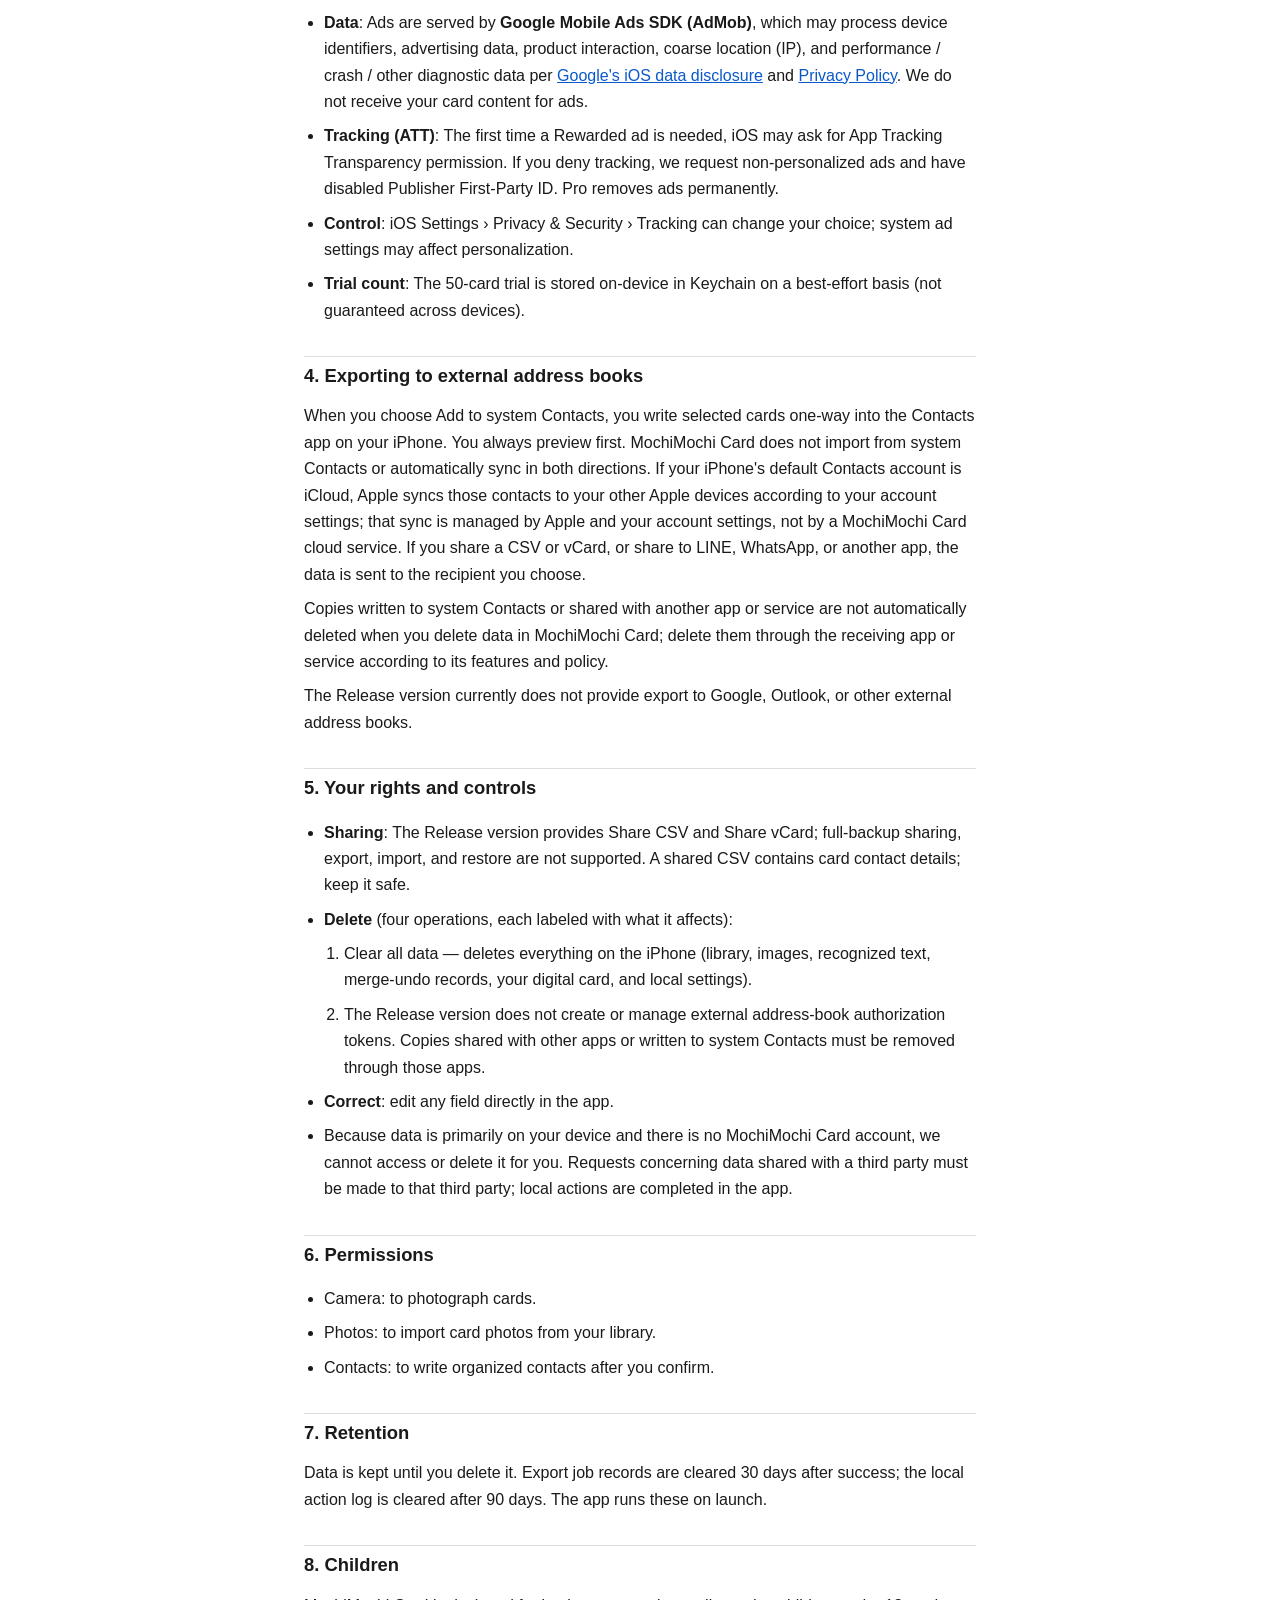
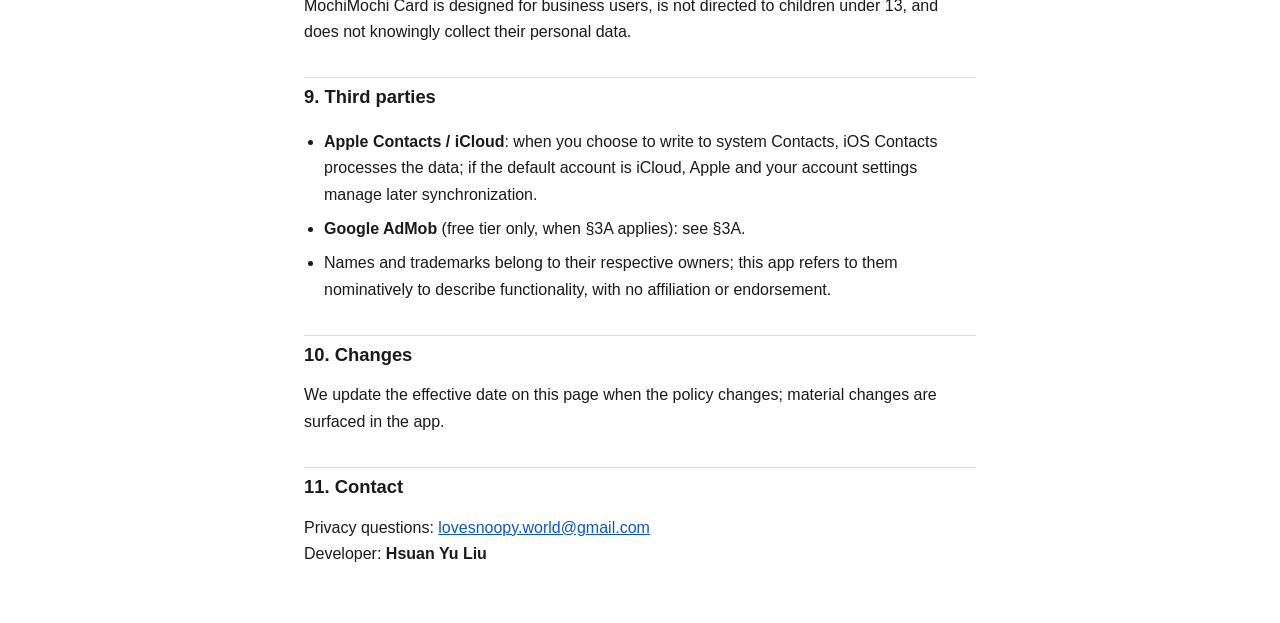
==== commit 01b96d09: "Add files via upload" ====
--- a/index_en.html
+++ b/index_en.html
@@ -3,7 +3,7 @@
 <head>
   <meta charset="utf-8">
   <meta name="viewport" content="width=device-width, initial-scale=1">
-  <title>Plump Card — Privacy Policy</title>
+  <title>MochiMochi Card — Privacy Policy</title>
   <link rel="stylesheet" href="styles.css">
   <link rel="alternate" hreflang="en" href="index_en.html">
   <link rel="alternate" hreflang="ja" href="index_jp.html">
@@ -13,19 +13,19 @@
   <main>
     <p class="lang-nav"><a href="index.html">繁體中文</a> · <a href="index_jp.html">日本語</a></p>
 
-    <h1>Plump Card — Privacy Policy</h1>
+    <h1>MochiMochi Card — Privacy Policy</h1>
     <p class="meta"><strong>Effective date:</strong> 2026-09-13<br>
     <strong>Developer:</strong> Hsuan Yu Liu<br>
     <strong>Contact:</strong> <a href="mailto:lovesnoopy.world@gmail.com">lovesnoopy.world@gmail.com</a></p>
 
     <h2>Summary</h2>
-    <p>Plump Card has no server of its own and no Plump Card account. The business cards you scan, recognized contact details, and images are processed on your iPhone. Plump Card does not operate analytics or behavioral tracking; the free-tier AdMob SDK processes advertising-related data under Google's policy.</p>
+    <p>MochiMochi Card has no server of its own and no MochiMochi Card account. The business cards you scan, recognized contact details, and images are processed on your iPhone. MochiMochi Card does not operate analytics or behavioral tracking; the free-tier AdMob SDK processes advertising-related data under Google's policy.</p>
 
     <h2>1. Where your data lives</h2>
     <ul>
       <li>Structured card fields, recognized text, images, meeting context, tags, your digital card: in the iPhone app sandbox, encrypted with iOS file protection.</li>
       <li>The Release version does not provide external address-book export, so no external-service authorization token is created.</li>
-      <li>Plump Card does not upload any of the above to our servers — we have none.</li>
+      <li>MochiMochi Card does not upload any of the above to our servers — we have none.</li>
     </ul>
 
     <h2>2. What we process, why, and on what basis</h2>
@@ -48,7 +48,7 @@
 
     <h2>3A. Free-tier ads (Google AdMob)</h2>
     <ul>
-      <li><strong>Who sees them</strong>: Users who have not purchased <strong>Plump Card Pro</strong> and are past the lifetime first-50-cards ad-free trial.</li>
+      <li><strong>Who sees them</strong>: Users who have not purchased <strong>MochiMochi Card Pro</strong> and are past the lifetime first-50-cards ad-free trial.</li>
       <li><strong>When</strong>: Before saving a new card after recognition and confirmation. The Rewarded ad must be completed; it never blocks capture or editing.</li>
       <li><strong>Frequency</strong>: Starting with card 51, a Rewarded ad may appear before each new card save (except for Pro).</li>
       <li><strong>Data</strong>: Ads are served by <strong>Google Mobile Ads SDK (AdMob)</strong>, which may process device identifiers, advertising data, product interaction, coarse location (IP), and performance / crash / other diagnostic data per <a href="https://developers.google.com/ad-manager/mobile-ads-sdk/ios/privacy/data-disclosure">Google's iOS data disclosure</a> and <a href="https://policies.google.com/privacy">Privacy Policy</a>. We do not receive your card content for ads.</li>
@@ -58,8 +58,8 @@
     </ul>
 
     <h2>4. Exporting to external address books</h2>
-    <p>When you choose Add to system Contacts, you write selected cards one-way into the Contacts app on your iPhone. You always preview first. Plump Card does not import from system Contacts or automatically sync in both directions. If your iPhone's default Contacts account is iCloud, Apple syncs those contacts to your other Apple devices according to your account settings; that sync is managed by Apple and your account settings, not by a Plump Card cloud service. If you share a CSV or vCard, or share to LINE, WhatsApp, or another app, the data is sent to the recipient you choose.</p>
-    <p>Copies written to system Contacts or shared with another app or service are not automatically deleted when you delete data in Plump Card; delete them through the receiving app or service according to its features and policy.</p>
+    <p>When you choose Add to system Contacts, you write selected cards one-way into the Contacts app on your iPhone. You always preview first. MochiMochi Card does not import from system Contacts or automatically sync in both directions. If your iPhone's default Contacts account is iCloud, Apple syncs those contacts to your other Apple devices according to your account settings; that sync is managed by Apple and your account settings, not by a MochiMochi Card cloud service. If you share a CSV or vCard, or share to LINE, WhatsApp, or another app, the data is sent to the recipient you choose.</p>
+    <p>Copies written to system Contacts or shared with another app or service are not automatically deleted when you delete data in MochiMochi Card; delete them through the receiving app or service according to its features and policy.</p>
     <p>The Release version currently does not provide export to Google, Outlook, or other external address books.</p>
 
     <h2>5. Your rights and controls</h2>
@@ -72,7 +72,7 @@
         </ol>
       </li>
       <li><strong>Correct</strong>: edit any field directly in the app.</li>
-      <li>Because data is primarily on your device and there is no Plump Card account, we cannot access or delete it for you. Requests concerning data shared with a third party must be made to that third party; local actions are completed in the app.</li>
+      <li>Because data is primarily on your device and there is no MochiMochi Card account, we cannot access or delete it for you. Requests concerning data shared with a third party must be made to that third party; local actions are completed in the app.</li>
     </ul>
 
     <h2>6. Permissions</h2>
@@ -86,7 +86,7 @@
     <p>Data is kept until you delete it. Export job records are cleared 30 days after success; the local action log is cleared after 90 days. The app runs these on launch.</p>
 
     <h2>8. Children</h2>
-    <p>Plump Card is designed for business users, is not directed to children under 13, and does not knowingly collect their personal data.</p>
+    <p>MochiMochi Card is designed for business users, is not directed to children under 13, and does not knowingly collect their personal data.</p>
 
     <h2>9. Third parties</h2>
     <ul>
